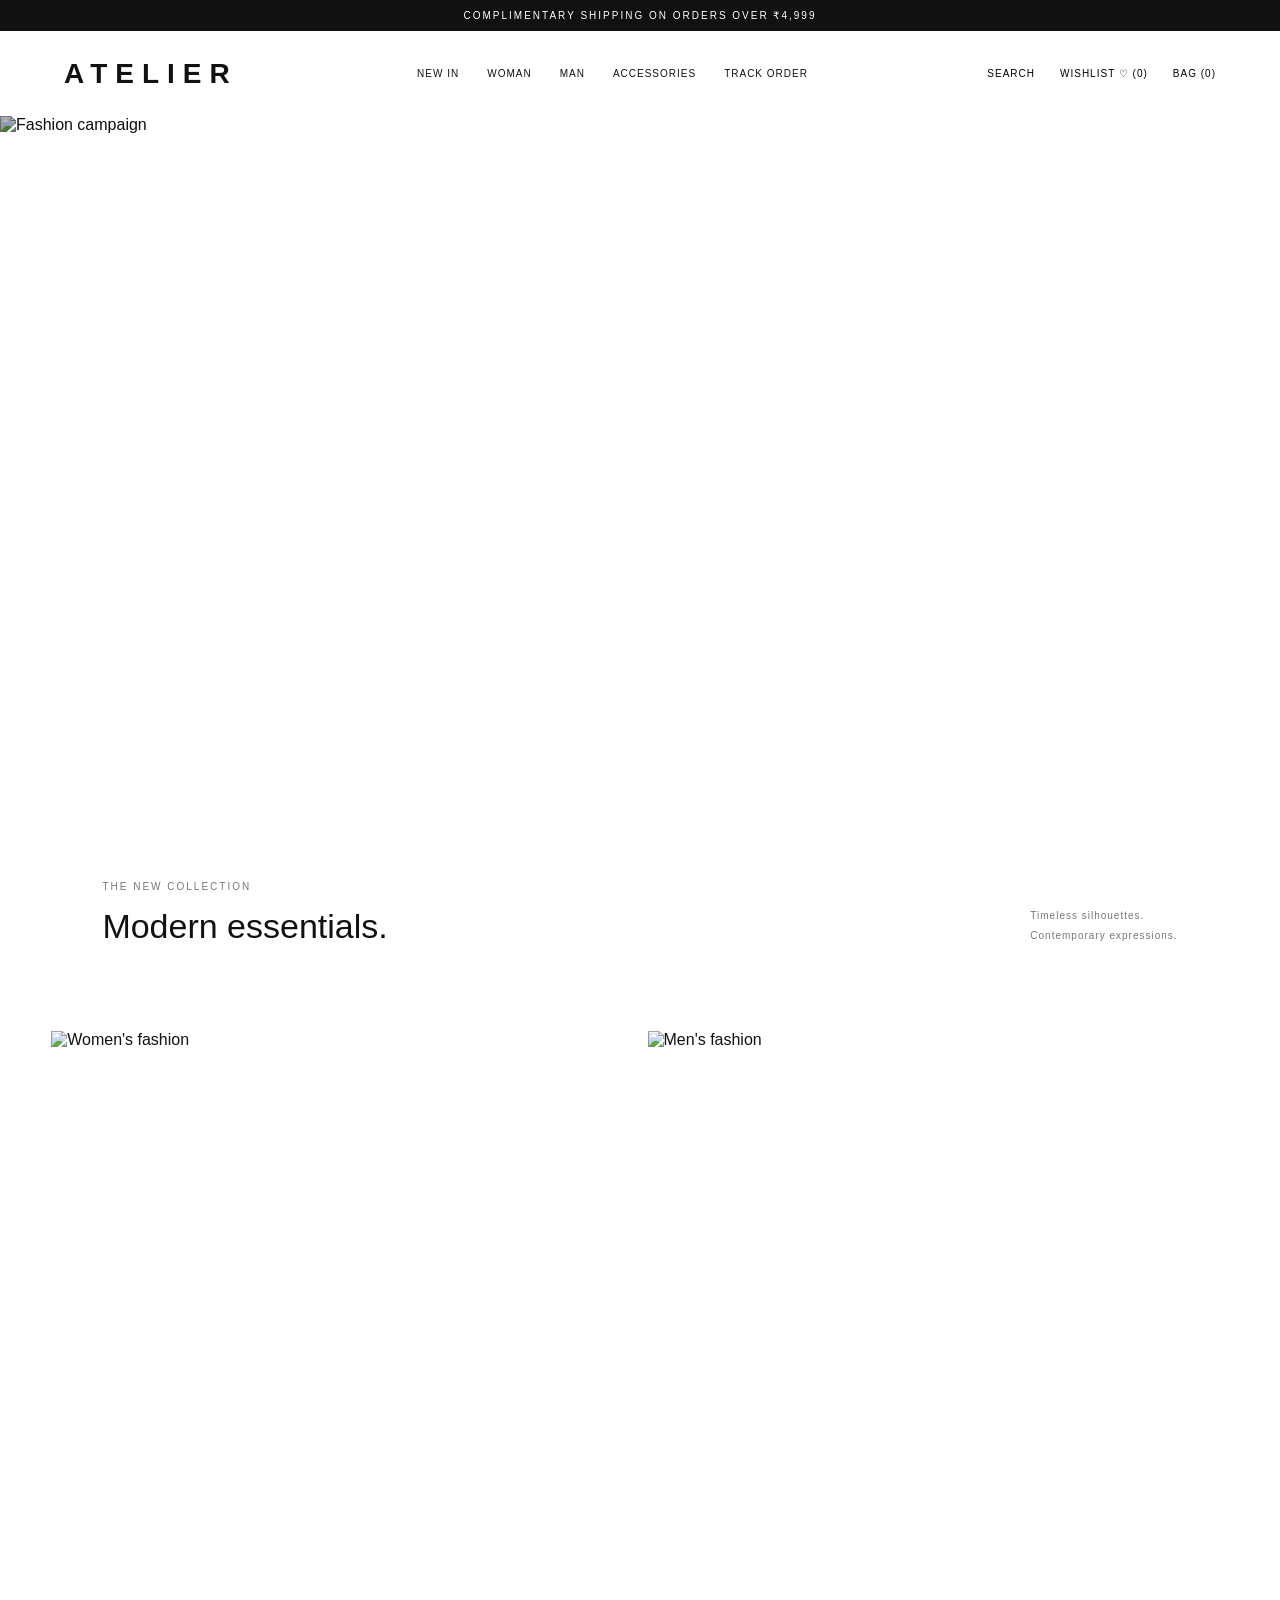
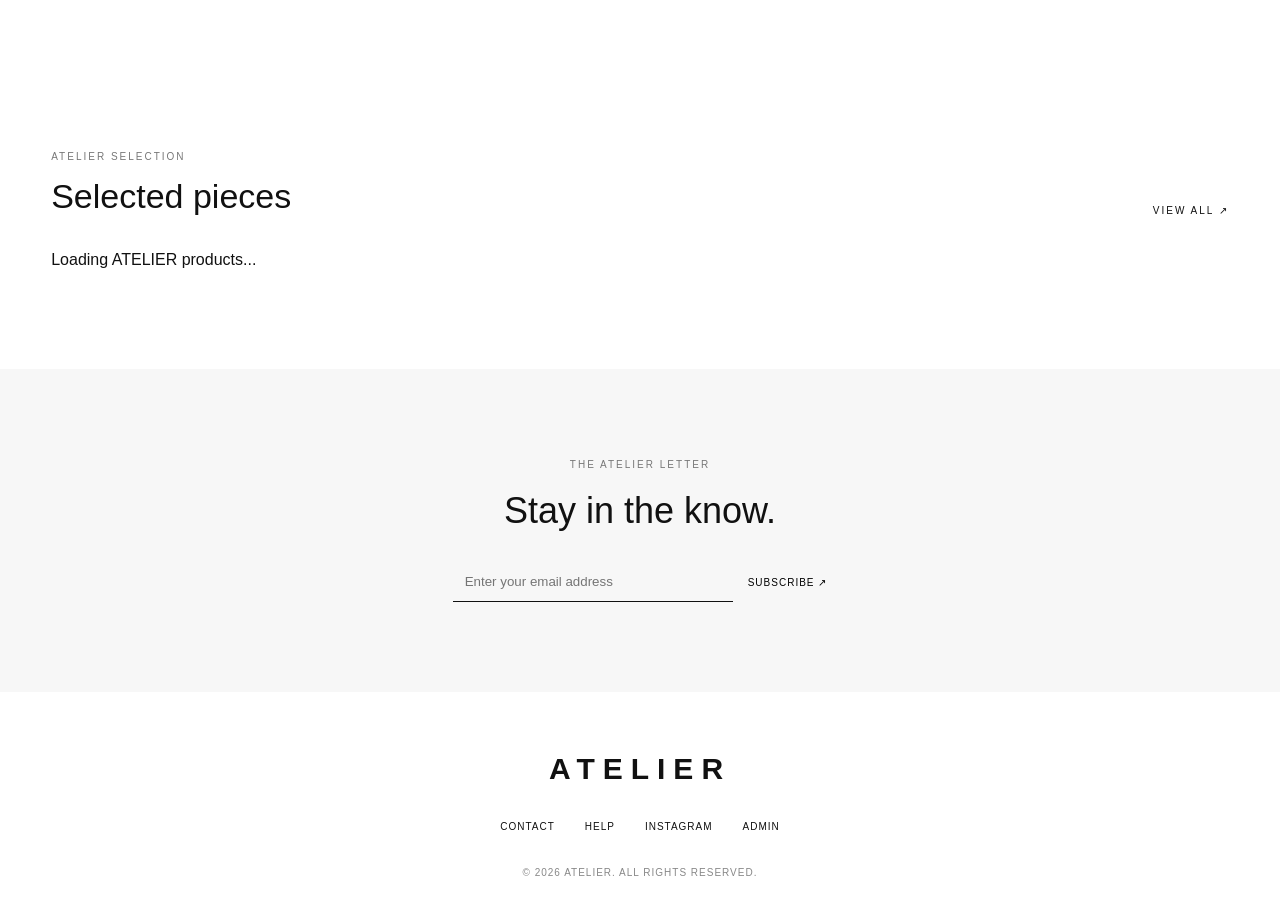
==== index.html @ b441c0bc "Add files via upload" ====
<!DOCTYPE html>
<html lang="en">
<head>
    <meta charset="UTF-8">
    <meta name="viewport" content="width=device-width, initial-scale=1.0">
    <title>ATELIER | Contemporary Fashion</title>
    <link rel="stylesheet" href="style.css">
</head>
<body>

    <div class="announcement">
        COMPLIMENTARY SHIPPING ON ORDERS OVER ₹4,999
    </div>

    <header>
        <button class="menu" id="menuBtn">☰</button>

        <a href="#" class="logo">ATELIER</a>

        <nav id="navigation">
            <a href="#products" data-category="all">NEW IN</a>
            <a href="#products" data-category="Woman">WOMAN</a>
            <a href="#products" data-category="Man">MAN</a>
            <a href="#products" data-category="Accessories">ACCESSORIES</a>
            <a href="tracking.html">TRACK ORDER</a>
        </nav>

        <div class="header-right">
            <button id="searchBtn">SEARCH</button>
        
            <button id="wishlistBtn">
                WISHLIST ♡ (<span id="wishlistCount">0</span>)
            </button>
        
            <button id="cartBtn">
                BAG (<span id="cartCount">0</span>)
            </button>
        </div>
    </header>

    <section class="hero">
        <img src="https://images.unsplash.com/photo-1539109136881-3be0616acf4b?auto=format&fit=crop&w=2000&q=85" alt="Fashion campaign">

        <div class="hero-content">
            <p>AUTUMN / WINTER 2026</p>
            <h1>Less, but<br><i>better.</i></h1>
            <a href="#new" class="hero-link">EXPLORE COLLECTION ↗</a>
        </div>
    </section>

    <section class="intro" id="new">
        <div>
            <p>THE NEW COLLECTION</p>
            <h2>Modern essentials.</h2>
        </div>
        <p>Timeless silhouettes.<br>Contemporary expressions.</p>
    </section>

    <section class="categories">
        <a href="#women" class="category" id="women">
            <img src="https://images.unsplash.com/photo-1483985988355-763728e1935b?auto=format&fit=crop&w=1000&q=85" alt="Women's fashion">
            <span>WOMAN ↗</span>
        </a>

        <a href="#men" class="category" id="men">
            <img src="https://images.unsplash.com/photo-1515886657613-9f3515b0c78f?auto=format&fit=crop&w=1000&q=85" alt="Men's fashion">
            <span>MAN ↗</span>
        </a>
    </section>

    <section class="products-section" id="accessories">
        <div class="section-title">
            <div>
                <p>ATELIER SELECTION</p>
                <h2>Selected pieces</h2>
            </div>
            <a href="#products">VIEW ALL ↗</a>
        </div>

        <div class="products" id="products"></div>
        <section id="wishlistSection" style="display:none; padding:40px 5%;">
            <h2>YOUR WISHLIST ♡</h2>
            <div id="wishlistProducts" class="products"></div>
            <button onclick="closeWishlist()">BACK TO SHOP</button>
        </section>
          
<div id="productDetails" class="product-details" style="display:none;">
    <button onclick="closeProduct()">← BACK TO PRODUCTS</button>

    <div class="details-layout">

        <div class="product-gallery">
            <img id="detailImage" src="" alt="">
    
            <div id="detailThumbnails" class="detail-thumbnails"></div>
        </div>
    
        <div class="details-info">
    
            <p id="detailCategory" class="detail-category"></p>
    
            <h2 id="detailName"></h2>
    
            <h3 id="detailPrice"></h3>
    
            <p id="detailDescription" class="detail-description"></p>
    
            <p>SELECT SIZE</p>
    
            <div class="sizes">
                <button onclick="selectSize('S', this)">S</button>
                <button onclick="selectSize('M', this)">M</button>
                <button onclick="selectSize('L', this)">L</button>
                <button onclick="selectSize('XL', this)">XL</button>
            </div>
    
            <button id="detailAddButton" onclick="addSelectedProductToCart()">
                ADD TO BAG
            </button>
    
        </div>
    </div>
</div>
    </section>

    <section class="newsletter">
        <p>THE ATELIER LETTER</p>
        <h2>Stay in the know.</h2>
        <form id="newsletterForm">
            <input type="email" placeholder="Enter your email address" required>
            <button type="submit">SUBSCRIBE ↗</button>
        </form>
    </section>

    <footer>
        <h2>ATELIER</h2>
        <div>
            <a href="#">CONTACT</a>
            <a href="#">HELP</a>
            <a href="#">INSTAGRAM</a>
            <a href="admin.html">ADMIN</a>
        </div>
        <p>© 2026 ATELIER. ALL RIGHTS RESERVED.</p>
    </footer>

    <div class="cart-panel" id="cartPanel">
        <button id="closeCart">✕</button>
        <h2>YOUR BAG</h2>
        <div id="cartItems"></div>
        <h3>SUBTOTAL: ₹<span id="total">0</span></h3>
        <button class="checkout" id="checkout">CHECKOUT</button>
    </div>

    <script src="https://cdn.jsdelivr.net/npm/@supabase/supabase-js@2"></script>
    <script src="supabase.js"></script>
    <script src="script.js"></script>
</body>
</html>
---- style.css ----
* {
    margin: 0;
    padding: 0;
    box-sizing: border-box;
}

html {
    scroll-behavior: smooth;
}

body {
    font-family: Arial, Helvetica, sans-serif;
    color: #111;
    background: #fff;
}

a {
    text-decoration: none;
    color: inherit;
}

button {
    cursor: pointer;
    border: none;
    background: none;
    font: inherit;
}

.announcement {
    background: #111;
    color: white;
    text-align: center;
    padding: 10px;
    font-size: 10px;
    letter-spacing: 2px;
}

header {
    height: 85px;
    display: flex;
    align-items: center;
    justify-content: space-between;
    padding: 0 5%;
    background: white;
}

.logo {
    font-size: 28px;
    font-weight: bold;
    letter-spacing: 8px;
}

nav {
    display: flex;
    gap: 28px;
}

nav a, .header-right button {
    font-size: 10px;
    letter-spacing: 1px;
}

.header-right {
    display: flex;
    gap: 25px;
}

.menu {
    display: none;
}

.hero {
    height: 680px;
    position: relative;
    overflow: hidden;
}

.hero img {
    width: 100%;
    height: 100%;
    object-fit: cover;
    object-position: center 35%;
    filter: brightness(.72);
}

.hero-content {
    position: absolute;
    top: 28%;
    left: 10%;
    color: white;
}

.hero-content p {
    letter-spacing: 3px;
    font-size: 11px;
}

.hero-content h1 {
    font-size: clamp(65px, 9vw, 110px);
    font-weight: 400;
    line-height: .95;
    margin: 25px 0 35px;
}

.hero-content h1 i {
    font-family: Georgia, serif;
}

.hero-link {
    color: white;
    font-size: 11px;
    letter-spacing: 2px;
    border-bottom: 1px solid white;
    padding-bottom: 10px;
}

.intro {
    padding: 85px 8%;
    display: flex;
    justify-content: space-between;
    align-items: end;
}

.intro p, .section-title p, .newsletter p {
    font-size: 10px;
    letter-spacing: 2px;
    color: #777;
}

.intro h2, .section-title h2 {
    font-size: 34px;
    font-weight: 400;
    margin-top: 15px;
}

.intro > p {
    line-height: 2;
    letter-spacing: 1px;
}

.categories {
    display: grid;
    grid-template-columns: 1fr 1fr;
    gap: 15px;
    padding: 0 4%;
}

.category {
    height: 620px;
    position: relative;
    overflow: hidden;
}

.category img {
    width: 100%;
    height: 100%;
    object-fit: cover;
    transition: .5s;
}

.category:hover img {
    transform: scale(1.03);
}

.category span {
    position: absolute;
    bottom: 25px;
    left: 25px;
    color: white;
    font-size: 13px;
    letter-spacing: 2px;
}

.products-section {
    padding: 100px 4%;
}

.section-title {
    display: flex;
    justify-content: space-between;
    align-items: end;
    margin-bottom: 35px;
}

.section-title > a {
    font-size: 10px;
    letter-spacing: 2px;
}

.products {
    display: grid;
    grid-template-columns: repeat(4, 1fr);
    gap: 15px;
}

.product {
    cursor: pointer;
}

.product img {
    width: 100%;
    height: 430px;
    object-fit: cover;
    background: #eee;
}

.product h3 {
    font-size: 11px;
    font-weight: 400;
    margin-top: 15px;
}

.product p {
    font-size: 11px;
    margin-top: 8px;
}

.product button {
    margin-top: 12px;
    border-bottom: 1px solid;
    font-size: 10px;
    padding-bottom: 5px;
}

.newsletter {
    text-align: center;
    padding: 90px 20px;
    background: #f7f7f7;
}

.newsletter h2 {
    font-size: 36px;
    font-weight: 400;
    margin: 20px 0 30px;
}

.newsletter form {
    display: flex;
    justify-content: center;
    gap: 15px;
}

.newsletter input {
    width: 280px;
    border: none;
    border-bottom: 1px solid #111;
    background: transparent;
    padding: 12px;
    outline: none;
}

.newsletter button {
    font-size: 10px;
    letter-spacing: 1px;
}

footer {
    padding: 60px 5% 25px;
    text-align: center;
}

footer h2 {
    font-size: 30px;
    letter-spacing: 8px;
}

footer div {
    display: flex;
    justify-content: center;
    gap: 30px;
    margin: 35px 0;
}

footer a, footer p {
    font-size: 10px;
    letter-spacing: 1px;
}

footer p {
    color: #888;
}

.cart-panel {
    position: fixed;
    top: 0;
    right: -420px;
    width: 400px;
    max-width: 100%;
    height: 100vh;
    background: white;
    z-index: 10;
    padding: 30px;
    transition: .3s;
    overflow-y: auto;
}

.cart-panel.open {
    right: 0;
}

#closeCart {
    float: right;
    font-size: 20px;
}

.cart-panel h2 {
    margin: 35px 0;
    font-weight: 400;
}

.checkout {
    background: #111;
    color: white;
    width: 100%;
    padding: 17px;
    margin-top: 25px;
}

@media(max-width: 800px) {
    header {
        height: 70px;
        padding: 0 4%;
    }

    .menu {
        display: block;
    }

    .logo {
        font-size: 21px;
        letter-spacing: 5px;
    }

    nav {
        display: none;
        position: absolute;
        top: 98px;
        left: 0;
        width: 100%;
        background: white;
        z-index: 5;
        padding: 25px;
        flex-direction: column;
    }

    nav.show {
        display: flex;
    }

    .header-right {
        gap: 12px;
    }

    .hero {
        height: 600px;
    }

    .categories {
        gap: 8px;
    }

    .category {
        height: 400px;
    }

    .products {
        grid-template-columns: repeat(2, 1fr);
        gap: 25px 10px;
    }

    .product img {
        height: 300px;
    }

    .intro {
        padding: 55px 5%;
        display: block;
    }

    .intro > p {
        margin-top: 20px;
    }

    footer div {
        flex-wrap: wrap;
    }
}

@media(max-width: 450px) {
    .hero-content h1 {
        font-size: 65px;
    }

    .category {
        height: 290px;
    }

    .product img {
        height: 240px;
    }

    .newsletter form {
        flex-direction: column;
        align-items: center;
    }
}

.product img,
.product h3 {
    cursor: pointer;
}

.product-details {
    padding: 40px 5%;
}

.details-layout {
    display: grid;
    grid-template-columns: 1fr 1fr;
    gap: 50px;
    max-width: 1100px;
    margin: 40px auto;
}

.details-layout > img {
    width: 100%;
    max-height: 700px;
    object-fit: cover;
}

.details-info {
    padding: 30px 0;
}

.details-info h2 {
    font-size: 25px;
    font-weight: 400;
}

.sizes {
    display: flex;
    gap: 10px;
    margin: 20px 0;
}

.sizes button {
    background: white;
    border: 1px solid #ccc;
    padding: 12px 20px;
    cursor: pointer;
}

.sizes button.active {
    background: black;
    color: white;
    border-color: black;
}

.details-info > button:last-child {
    background: black;
    color: white;
    border: none;
    padding: 16px 35px;
    cursor: pointer;
}

@media (max-width: 700px) {
    .details-layout {
        grid-template-columns: 1fr;
        gap: 20px;
    }
}


.quantity-controls {
    display: flex;
    align-items: center;
    gap: 15px;
    margin: 12px 0;
}

.quantity-controls button {
    background: white;
    border: 1px solid #ccc;
    padding: 6px 12px;
    cursor: pointer;
}

.cart-item {
    border-bottom: 1px solid #ddd;
    padding: 15px 0;
}


.checkout-header {
    display: flex;
    justify-content: space-between;
    align-items: center;
    padding: 25px 5%;
    border-bottom: 1px solid #ddd;
}

.checkout-header h2 {
    letter-spacing: 5px;
    font-weight: 400;
}

.checkout-header a {
    color: black;
    text-decoration: none;
    font-size: 12px;
}

.checkout-container {
    display: grid;
    grid-template-columns: 1.2fr 0.8fr;
    gap: 60px;
    max-width: 1100px;
    margin: 60px auto;
    padding: 0 20px;
}

.checkout-form h2,
.order-summary h2 {
    font-size: 18px;
    font-weight: 400;
    margin-bottom: 25px;
}

.checkout-form input,
.checkout-form textarea {
    width: 100%;
    padding: 15px;
    margin-bottom: 15px;
    border: 1px solid #ccc;
    font-family: inherit;
    box-sizing: border-box;
}

.checkout-form textarea {
    min-height: 110px;
    resize: vertical;
}

.address-row {
    display: flex;
    gap: 12px;
}

.place-order {
    width: 100%;
    padding: 17px;
    background: black;
    color: white;
    border: none;
    cursor: pointer;
    margin-top: 10px;
}

.place-order:disabled {
    opacity: 0.5;
    cursor: not-allowed;
}

.order-summary {
    background: #f7f7f7;
    padding: 25px;
    height: fit-content;
}

.checkout-item {
    display: flex;
    gap: 15px;
    padding: 15px 0;
    border-bottom: 1px solid #ddd;
}

.checkout-item img {
    width: 85px;
    height: 110px;
    object-fit: cover;
}

.checkout-item p {
    margin: 5px 0;
    font-size: 13px;
}

.summary-total {
    display: flex;
    justify-content: space-between;
    padding-top: 25px;
}

@media (max-width: 700px) {
    .checkout-container {
        grid-template-columns: 1fr;
        gap: 35px;
        margin: 30px auto;
    }

    .checkout-header h2 {
        font-size: 16px;
    }

    .address-row {
        flex-direction: column;
        gap: 0;
    }
}


.admin-order {
    border: 1px solid #ddd;
    padding: 25px;
    margin: 20px 0;
    background: #fff;
}

.admin-order h3 {
    font-weight: 500;
}

.admin-order p {
    line-height: 1.6;
    font-size: 14px;
}

.admin-order select {
    padding: 10px 15px;
    border: 1px solid #ccc;
    background: white;
    min-width: 160px;
}

.admin-order button {
    padding: 12px 20px;
    background: black;
    color: white;
    border: none;
    cursor: pointer;
}

.admin-order button:hover {
    background: #444;
}


/* PREMIUM PRODUCT GALLERY */

.product-gallery {
    width: 100%;
}

.product-gallery > img {
    width: 100%;
    max-height: 700px;
    object-fit: cover;
    display: block;
}

.detail-thumbnails {
    display: flex;
    gap: 12px;
    margin-top: 15px;
    overflow-x: auto;
}

.detail-thumbnails img {
    width: 85px;
    height: 110px;
    object-fit: cover;
    cursor: pointer;
    opacity: 0.65;
    border: 1px solid transparent;
}

.detail-thumbnails img.active-thumbnail {
    opacity: 1;
    border: 1px solid #222;
}

.detail-category {
    font-size: 12px;
    letter-spacing: 2px;
    text-transform: uppercase;
    color: #777;
}

.detail-description {
    font-size: 14px;
    line-height: 1.8;
    color: #666;
    margin: 25px 0;
    max-width: 420px;
}

.details-info h3 {
    font-size: 18px;
    font-weight: 500;
}

@media (max-width: 768px) {
    .details-layout {
        grid-template-columns: 1fr;
        gap: 20px;
    }

    .product-gallery > img {
        max-height: 550px;
    }

    .details-info {
        padding: 15px 0;
    }
}


/* ATELIER WISHLIST */

.product {
    position: relative;
}

.wishlist-heart {
    position: absolute;
    top: 12px;
    right: 12px;
    z-index: 2;
    background: white;
    border: none;
    border-radius: 50%;
    width: 38px;
    height: 38px;
    font-size: 23px;
    cursor: pointer;
}

.wishlist-heart:hover {
    color: #b00020;
}

#wishlistSection h2 {
    font-size: 26px;
    font-weight: 400;
    margin-bottom: 35px;
    letter-spacing: 2px;
}

#wishlistSection .product button {
    cursor: pointer;
}


.tracking-header {
    display: flex;
    justify-content: space-between;
    align-items: center;
    padding: 25px 5%;
    border-bottom: 1px solid #eee;
}

.tracking-header a:first-child {
    font-size: 28px;
    letter-spacing: 5px;
    color: #111;
    text-decoration: none;
}

.tracking-header a:last-child {
    font-size: 12px;
    color: #111;
    text-decoration: none;
}

.tracking-container {
    max-width: 650px;
    margin: 70px auto;
    padding: 20px;
    text-align: center;
}

.tracking-container h1 {
    font-size: 25px;
    font-weight: 400;
    letter-spacing: 2px;
}

.tracking-container form {
    display: flex;
    flex-direction: column;
    text-align: left;
    gap: 12px;
    margin-top: 35px;
}

.tracking-container input {
    padding: 14px;
    border: 1px solid #ddd;
}

.tracking-container button {
    padding: 16px;
    background: #111;
    color: white;
    border: none;
    cursor: pointer;
}

.tracking-success {
    margin-top: 40px;
    padding: 25px;
    border: 1px solid #eee;
}

.order-timeline {
    display: flex;
    justify-content: space-between;
    margin-top: 40px;
    gap: 8px;
}

.timeline-stage {
    flex: 1;
    text-align: center;
    color: #999;
}

.timeline-circle {
    width: 35px;
    height: 35px;
    border: 1px solid #bbb;
    border-radius: 50%;
    display: inline-flex;
    align-items: center;
    justify-content: center;
}

.timeline-stage.completed {
    color: #111;
}

.timeline-stage.completed .timeline-circle {
    background: #111;
    color: white;
    border-color: #111;
}

.timeline-stage p {
    font-size: 11px;
}

@media (max-width: 500px) {
    .tracking-container {
        margin: 35px auto;
    }

    .order-timeline {
        gap: 3px;
    }

    .timeline-stage p {
        font-size: 9px;
    }
}


/* ORDER SUCCESS PAGE */

.success-container {
    max-width: 650px;
    margin: 90px auto;
    padding: 30px 20px;
    text-align: center;
}

.success-icon {
    width: 65px;
    height: 65px;
    border: 1px solid #111;
    border-radius: 50%;
    display: flex;
    align-items: center;
    justify-content: center;
    margin: 0 auto 30px;
    font-size: 30px;
}

.success-container h1 {
    font-size: 25px;
    font-weight: 400;
    letter-spacing: 2px;
}

.success-message {
    color: #777;
    font-size: 14px;
    line-height: 1.8;
    margin: 20px auto 40px;
}

.success-order-details {
    padding: 30px;
    border-top: 1px solid #ddd;
    border-bottom: 1px solid #ddd;
    margin-bottom: 35px;
}

.success-order-details p {
    font-size: 11px;
    letter-spacing: 2px;
    color: #888;
    margin-top: 20px;
}

.success-order-details h2 {
    font-size: 19px;
    font-weight: 500;
}

.track-order-link,
.continue-shopping-link {
    display: block;
    max-width: 300px;
    margin: 15px auto;
    padding: 16px;
    text-decoration: none;
    font-size: 12px;
    letter-spacing: 1px;
}

.track-order-link {
    background: #111;
    color: white;
}

.continue-shopping-link {
    border: 1px solid #111;
    color: #111;
}

@media (max-width: 600px) {
    .success-container {
        margin: 45px auto;
    }

    .success-container h1 {
        font-size: 20px;
    }
}
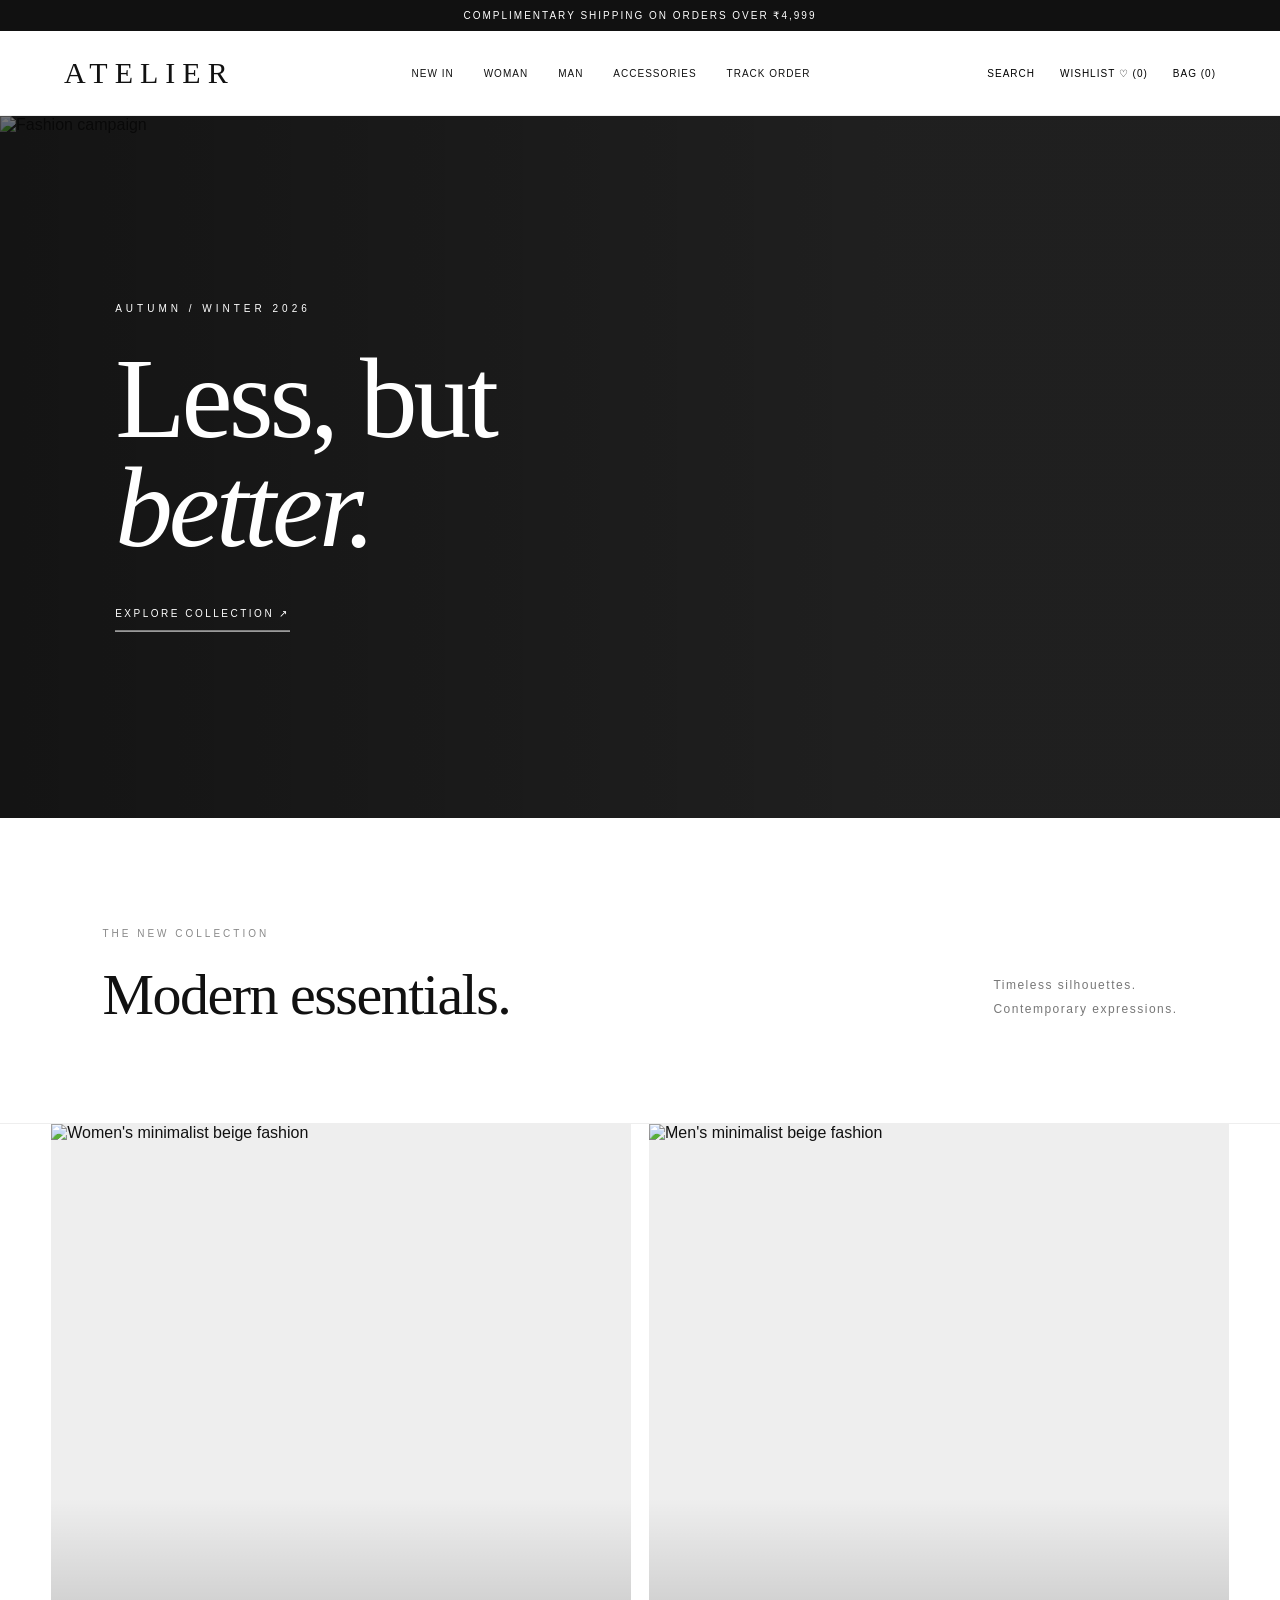
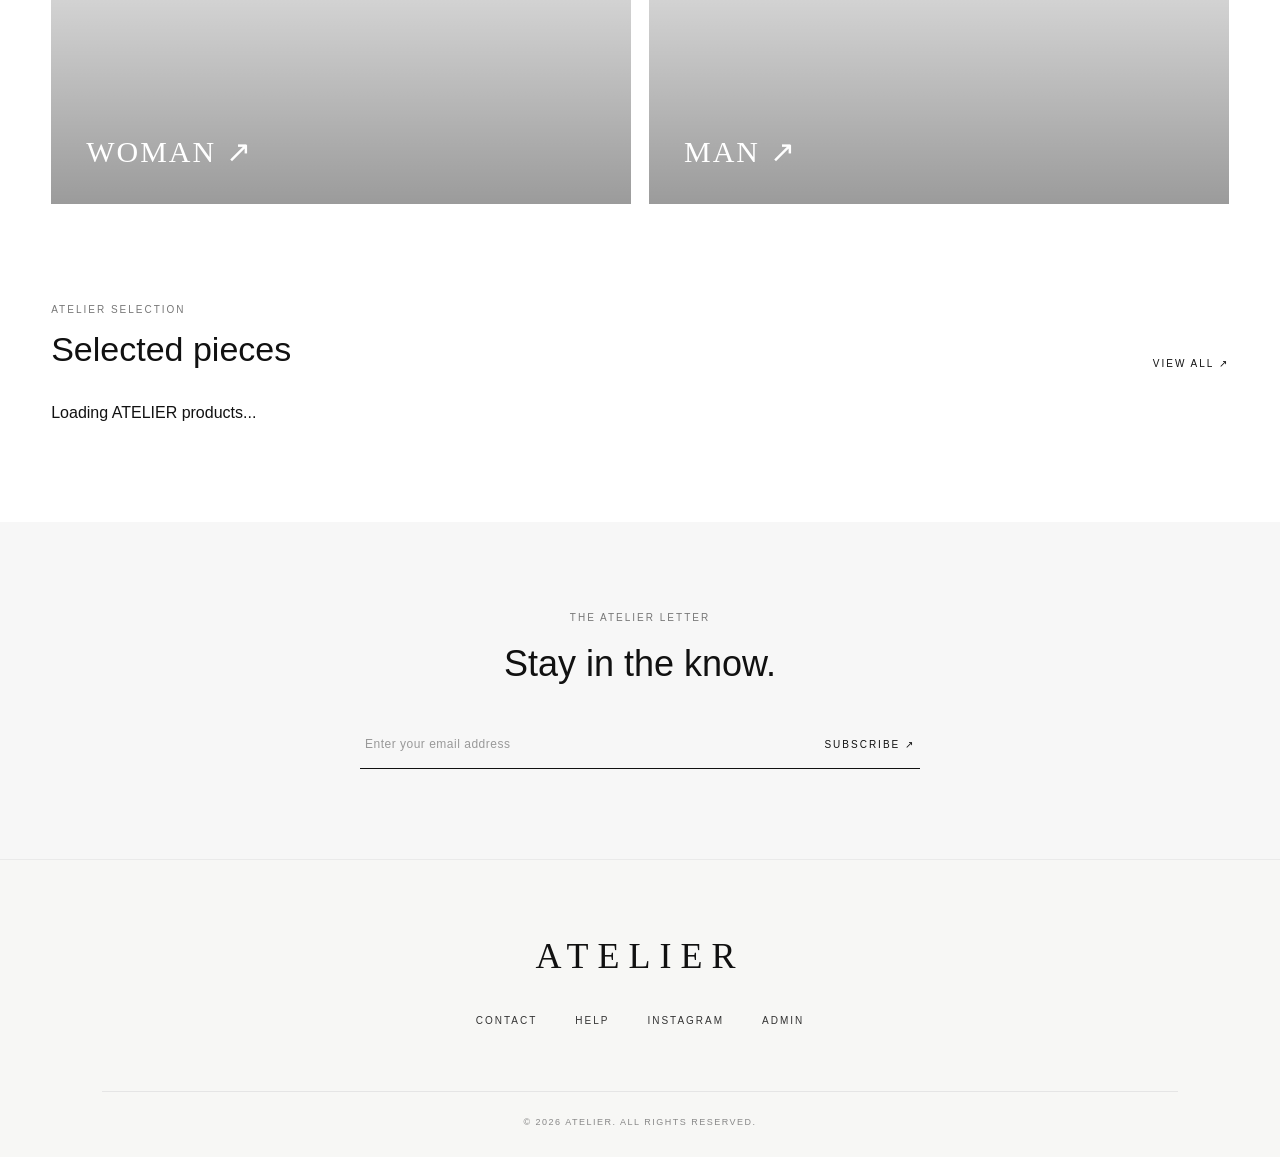
==== commit ce299deb: "Upgrade ATELIER luxury storefront design" ====
--- a/index.html
+++ b/index.html
@@ -56,18 +56,22 @@
         </div>
         <p>Timeless silhouettes.<br>Contemporary expressions.</p>
     </section>
-
+     
+    
     <section class="categories">
         <a href="#women" class="category" id="women">
-            <img src="https://images.unsplash.com/photo-1483985988355-763728e1935b?auto=format&fit=crop&w=1000&q=85" alt="Women's fashion">
+            <img src="https://images.squarespace-cdn.com/content/v1/5bb5517529f2cc362ee28a6f/1774397989786-6HU5ETJSSBH3AT3T1T7D/Elegant%2Bminimalist%2Bstyle%2Bportrait.png"
+                alt="Women's minimalist beige fashion">
             <span>WOMAN ↗</span>
-        </a>
+     </a>
 
         <a href="#men" class="category" id="men">
-            <img src="https://images.unsplash.com/photo-1515886657613-9f3515b0c78f?auto=format&fit=crop&w=1000&q=85" alt="Men's fashion">
+            <img src="https://www.jacquemus.com/dw/image/v2/BJFJ_PRD/on/demandware.static/-/Sites-master-jacquemus/default/dw0a211094/24E245JA045-1546-150_1.jpg?q=100"
+                alt="Men's minimalist beige fashion">
             <span>MAN ↗</span>
         </a>
     </section>
+
 
     <section class="products-section" id="accessories">
         <div class="section-title">
--- a/style.css
+++ b/style.css
@@ -949,3 +949,580 @@
         font-size: 20px;
     }
 }
+
+
+/* =================================
+   ATELIER — PREMIUM HEADER UPGRADE
+================================= */
+
+header {
+    min-height: 82px;
+    border-bottom: 1px solid #eeeeee;
+    position: relative;
+}
+
+.logo {
+    font-family: Georgia, "Times New Roman", serif;
+    font-size: 30px;
+    font-weight: 400;
+    letter-spacing: 7px;
+    transition: opacity 0.3s ease;
+}
+
+.logo:hover {
+    opacity: 0.65;
+}
+
+nav {
+    align-items: center;
+    gap: 30px;
+}
+
+nav a {
+    position: relative;
+    padding: 8px 0;
+    transition: color 0.3s ease;
+}
+
+nav a::after {
+    content: "";
+    position: absolute;
+    left: 0;
+    bottom: 2px;
+    width: 0;
+    height: 1px;
+    background: #111;
+    transition: width 0.3s ease;
+}
+
+nav a:hover::after {
+    width: 100%;
+}
+
+.header-right button {
+    transition: opacity 0.3s ease;
+}
+
+.header-right button:hover {
+    opacity: 0.55;
+}
+
+/* MOBILE HEADER */
+
+@media (max-width: 800px) {
+    header {
+        min-height: 70px;
+        height: 70px;
+    }
+
+    .logo {
+        font-size: 23px;
+        letter-spacing: 5px;
+    }
+
+    nav {
+        top: 100%;
+        gap: 22px;
+        border-top: 1px solid #eee;
+        box-shadow: 0 8px 15px rgba(0, 0, 0, 0.04);
+    }
+
+    nav a {
+        width: fit-content;
+    }
+
+    .header-right {
+        gap: 12px;
+    }
+}
+
+
+/* =================================
+   ATELIER — EDITORIAL HERO UPGRADE
+================================= */
+
+.hero {
+    height: min(78vh, 780px);
+    min-height: 580px;
+    position: relative;
+    overflow: hidden;
+    background: #222;
+}
+
+.hero img {
+    width: 100%;
+    height: 100%;
+    object-fit: cover;
+    object-position: center 35%;
+    filter: brightness(0.78);
+    transform: scale(1);
+    transition: transform 1.2s ease;
+}
+
+.hero:hover img {
+    transform: scale(1.025);
+}
+
+.hero::after {
+    content: "";
+    position: absolute;
+    inset: 0;
+    background: linear-gradient(
+        90deg,
+        rgba(0, 0, 0, 0.42),
+        rgba(0, 0, 0, 0.08) 70%
+    );
+    pointer-events: none;
+}
+
+.hero-content {
+    top: 50%;
+    left: 9%;
+    transform: translateY(-50%);
+    z-index: 1;
+}
+
+.hero-content p {
+    font-size: 10px;
+    letter-spacing: 4px;
+    font-weight: 400;
+}
+
+.hero-content h1 {
+    font-family: Georgia, "Times New Roman", serif;
+    font-size: clamp(72px, 9vw, 125px);
+    font-weight: 400;
+    line-height: 0.95;
+    letter-spacing: -4px;
+    margin: 30px 0 40px;
+}
+
+.hero-content h1 i {
+    font-weight: 400;
+}
+
+.hero-link {
+    display: inline-block;
+    font-size: 10px;
+    letter-spacing: 2.5px;
+    padding-bottom: 12px;
+    transition: letter-spacing 0.3s ease;
+}
+
+.hero-link:hover {
+    letter-spacing: 4px;
+}
+
+/* MOBILE HERO */
+
+@media (max-width: 600px) {
+    .hero {
+        height: 75vh;
+        min-height: 520px;
+        max-height: 680px;
+    }
+
+    .hero img {
+        object-position: 58% center;
+    }
+
+    .hero-content {
+        left: 7%;
+        right: 5%;
+    }
+
+    .hero-content h1 {
+        font-size: clamp(65px, 15vw, 85px);
+        letter-spacing: -3px;
+        margin: 25px 0 35px;
+    }
+
+    .hero-content p {
+        font-size: 9px;
+        letter-spacing: 3px;
+    }
+}
+
+
+/* =================================
+   ATELIER — EDITORIAL INTRO SECTION
+================================= */
+
+.intro {
+    padding: 110px 8% 95px;
+    align-items: flex-end;
+    border-bottom: 1px solid #eeeeee;
+}
+
+.intro > div > p {
+    font-size: 10px;
+    letter-spacing: 3px;
+    color: #888;
+}
+
+.intro h2 {
+    font-family: Georgia, "Times New Roman", serif;
+    font-size: clamp(38px, 5vw, 58px);
+    font-weight: 400;
+    letter-spacing: -1.5px;
+    margin-top: 22px;
+}
+
+.intro > p {
+    font-size: 12px;
+    line-height: 2;
+    letter-spacing: 1.5px;
+    color: #777;
+    padding-bottom: 7px;
+}
+
+/* MOBILE INTRO */
+
+@media (max-width: 600px) {
+    .intro {
+        padding: 75px 6%;
+    }
+
+    .intro h2 {
+        font-size: 40px;
+    }
+
+    .intro > p {
+        font-size: 11px;
+        margin-top: 25px;
+    }
+}
+
+
+/* =================================
+   ATELIER — PREMIUM CATEGORY PANELS
+================================= */
+
+.categories {
+    gap: 18px;
+    padding: 0 4%;
+}
+
+.category {
+    height: 680px;
+    background: #eee;
+    position: relative;
+}
+
+.category img {
+    transition: transform 0.9s ease;
+}
+
+.category::after {
+    content: "";
+    position: absolute;
+    inset: 0;
+    background: linear-gradient(
+        to top,
+        rgba(0, 0, 0, 0.35),
+        transparent 45%
+    );
+    pointer-events: none;
+}
+
+.category:hover img {
+    transform: scale(1.045);
+}
+
+.category span {
+    bottom: 35px;
+    left: 35px;
+    z-index: 1;
+    font-family: Georgia, "Times New Roman", serif;
+    font-size: 30px;
+    letter-spacing: 2px;
+    transition: letter-spacing 0.3s ease;
+}
+
+.category:hover span {
+    letter-spacing: 4px;
+}
+
+/* MOBILE CATEGORY PANELS */
+
+@media (max-width: 800px) {
+    .categories {
+        gap: 10px;
+        padding: 0 3%;
+    }
+
+    .category {
+        height: 430px;
+    }
+
+    .category span {
+        left: 15px;
+        bottom: 20px;
+        font-size: 20px;
+    }
+}
+
+@media (max-width: 450px) {
+    .category {
+        height: 300px;
+    }
+
+    .category span {
+        font-size: 16px;
+        left: 10px;
+    }
+}
+
+
+/* =================================
+   ATELIER — PREMIUM PRODUCT CARDS
+================================= */
+
+.products {
+    gap: 28px 18px;
+}
+
+.product {
+    background: #fff;
+    overflow: hidden;
+    position: relative;
+    transition: transform 0.35s ease;
+}
+
+.product img {
+    width: 100%;
+    aspect-ratio: 3 / 4;
+    object-fit: cover;
+    display: block;
+    transition: transform 0.7s ease;
+}
+
+.product:hover img {
+    transform: scale(1.035);
+}
+
+.product h3 {
+    font-family: Arial, sans-serif;
+    font-size: 12px;
+    font-weight: 400;
+    letter-spacing: 0.5px;
+    margin: 15px 0 7px;
+}
+
+.product p {
+    font-size: 12px;
+    color: #555;
+    letter-spacing: 0.5px;
+}
+
+.product button {
+    transition: background 0.25s ease, color 0.25s ease;
+}
+
+@media (max-width: 600px) {
+    .products {
+        gap: 22px 10px;
+    }
+
+    .product h3 {
+        font-size: 11px;
+    }
+
+    .product p {
+        font-size: 11px;
+    }
+}
+
+
+/* =================================
+   ATELIER — PRODUCT BUTTON DETAILS
+================================= */
+
+/* Wishlist heart */
+.product .wishlist-heart {
+    position: absolute;
+    top: 12px;
+    right: 12px;
+    z-index: 2;
+    width: 38px;
+    height: 38px;
+    border: none;
+    border-radius: 50%;
+    background: rgba(255, 255, 255, 0.92);
+    color: #111;
+    font-size: 21px;
+    cursor: pointer;
+    display: flex;
+    align-items: center;
+    justify-content: center;
+    transition: background 0.3s ease, transform 0.3s ease;
+}
+
+.product .wishlist-heart:hover {
+    background: #111;
+    color: #fff;
+    transform: scale(1.08);
+}
+
+/* View product button */
+.product > button:not(.wishlist-heart) {
+    width: 100%;
+    min-height: 43px;
+    margin-top: 14px;
+    background: #111;
+    color: #fff;
+    border: 1px solid #111;
+    font-size: 10px;
+    letter-spacing: 2px;
+    cursor: pointer;
+    transition: background 0.3s ease, color 0.3s ease;
+}
+
+.product > button:not(.wishlist-heart):hover {
+    background: #fff;
+    color: #111;
+}
+
+@media (max-width: 600px) {
+    .product .wishlist-heart {
+        width: 33px;
+        height: 33px;
+        font-size: 18px;
+        top: 8px;
+        right: 8px;
+    }
+
+    .product > button:not(.wishlist-heart) {
+        min-height: 39px;
+        font-size: 9px;
+    }
+}
+
+
+/* =================================
+   ATELIER — PREMIUM NEWSLETTER
+================================= */
+
+#newsletterForm {
+    max-width: 560px;
+    width: 100%;
+    margin: 35px auto 0;
+    display: flex;
+    align-items: stretch;
+    border-bottom: 1px solid #111;
+    gap: 15px;
+}
+
+#newsletterForm input {
+    flex: 1;
+    min-width: 0;
+    border: none;
+    outline: none;
+    background: transparent;
+    padding: 17px 5px;
+    font-size: 12px;
+    letter-spacing: 0.5px;
+}
+
+#newsletterForm input::placeholder {
+    color: #999;
+}
+
+#newsletterForm button {
+    border: none;
+    background: transparent;
+    color: #111;
+    padding: 0 5px;
+    font-size: 10px;
+    letter-spacing: 2px;
+    cursor: pointer;
+    transition: opacity 0.3s ease;
+}
+
+#newsletterForm button:hover {
+    opacity: 0.5;
+}
+
+@media (max-width: 500px) {
+    #newsletterForm {
+        gap: 8px;
+    }
+
+    #newsletterForm input {
+        font-size: 11px;
+    }
+
+    #newsletterForm button {
+        font-size: 9px;
+        letter-spacing: 1px;
+    }
+}
+
+
+/* =================================
+   ATELIER — LUXURY FOOTER UPGRADE
+================================= */
+
+footer {
+    background: #f7f7f5;
+    color: #111;
+    padding: 75px 8% 30px;
+    text-align: center;
+    border-top: 1px solid #eaeaea;
+}
+
+footer h2 {
+    font-family: Georgia, "Times New Roman", serif;
+    font-size: 36px;
+    font-weight: 400;
+    letter-spacing: 9px;
+    margin-bottom: 38px;
+}
+
+footer div {
+    display: flex;
+    justify-content: center;
+    flex-wrap: wrap;
+    gap: 38px;
+    margin-bottom: 65px;
+}
+
+footer div a {
+    color: #333;
+    font-size: 10px;
+    letter-spacing: 2px;
+    text-decoration: none;
+    transition: opacity 0.3s ease;
+}
+
+footer div a:hover {
+    opacity: 0.45;
+}
+
+footer > p {
+    border-top: 1px solid #e5e5e5;
+    padding-top: 25px;
+    color: #888;
+    font-size: 9px;
+    letter-spacing: 1.5px;
+}
+
+@media (max-width: 600px) {
+    footer {
+        padding: 60px 6% 25px;
+    }
+
+    footer h2 {
+        font-size: 30px;
+        letter-spacing: 7px;
+    }
+
+    footer div {
+        gap: 22px;
+        margin-bottom: 50px;
+    }
+
+    footer div a {
+        font-size: 9px;
+    }
+}
